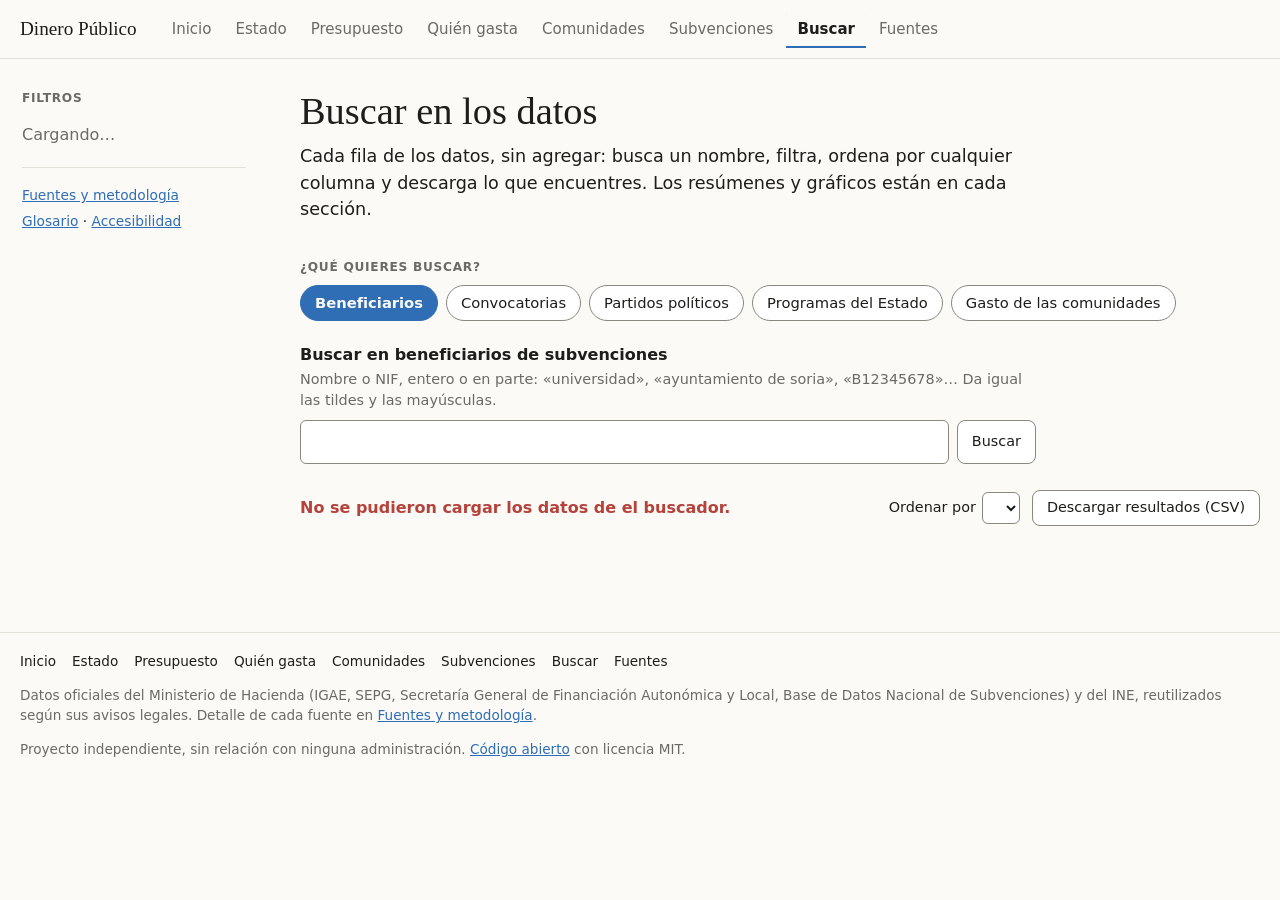
==== site/buscar.html @ f37a0ee2 "Buscador separado de los resúmenes: beneficiarios, convocatorias, partidos, programas y gasto autonó" ====
<!doctype html>
<html lang="es">
<head>
<meta charset="utf-8">
<meta name="viewport" content="width=device-width, initial-scale=1">
<title>Buscar en los datos · Dinero Público</title>
<meta name="description" content="Busca, filtra, ordena y descarga los datos públicos fila a fila: beneficiarios de subvenciones, convocatorias, subvenciones a partidos, programas del Presupuesto del Estado y partidas de los presupuestos autonómicos.">
<link rel="canonical" href="https://dinero-publico.github.io/buscar.html">
<meta name="theme-color" content="#fbfaf7" media="(prefers-color-scheme: light)">
<meta name="theme-color" content="#161614" media="(prefers-color-scheme: dark)">
<meta property="og:type" content="website">
<meta property="og:locale" content="es_ES">
<meta property="og:site_name" content="Dinero Público">
<meta property="og:title" content="Buscar en los datos · Dinero Público">
<meta property="og:description" content="Busca, filtra, ordena y descarga los datos públicos fila a fila: beneficiarios de subvenciones, convocatorias, subvenciones a partidos, programas del Presupuesto del Estado y partidas de los presupuestos autonómicos.">
<meta property="og:url" content="https://dinero-publico.github.io/buscar.html">
<meta name="twitter:card" content="summary">
<link rel="icon" href="data:image/svg+xml,%3Csvg xmlns=%22http://www.w3.org/2000/svg%22 viewBox=%220 0 16 16%22%3E%3Crect x=%221%22 y=%229%22 width=%223%22 height=%226%22 fill=%22%232f6db5%22/%3E%3Crect x=%226%22 y=%225%22 width=%223%22 height=%2210%22 fill=%22%232f6db5%22/%3E%3Crect x=%2211%22 y=%221%22 width=%223%22 height=%2214%22 fill=%22%23d1803a%22/%3E%3C/svg%3E">
<link rel="stylesheet" href="style.css">
</head>
<body data-page="buscar">
<a class="skip" href="#main">Saltar al contenido</a>
<header class="site">
  <div class="wrap bar">
    <a class="brand" href="./">Dinero Público</a>
    <nav aria-label="Secciones">
      <ul>
      <li><a href="./">Inicio</a></li>
      <li><a href="estado.html">Estado</a></li>
      <li><a href="presupuesto.html">Presupuesto</a></li>
      <li><a href="quien-gasta.html">Quién gasta</a></li>
      <li><a href="comunidades.html">Comunidades</a></li>
      <li><a href="subvenciones.html">Subvenciones</a></li>
      <li><a href="buscar.html" aria-current="page">Buscar</a></li>
      <li><a href="fuentes.html">Fuentes</a></li>
      </ul>
    </nav>
  </div>
</header>

<div class="wrap con-lado">
<aside class="lado" aria-label="Filtros de la búsqueda">
  <button type="button" class="lado-btn" aria-expanded="false" aria-controls="lado-panel">
    <span class="lado-ico" aria-hidden="true"></span>
    <span class="lado-btn-txt"><span class="lado-actual">Filtros</span><span class="viendo-mini"></span></span>
  </button>
  <div class="lado-panel" id="lado-panel">
    <div class="filtros" role="group" aria-labelledby="filtros-tit">
      <p class="lado-tit" id="filtros-tit">Filtros</p>
      <div id="bus-filtros"><p class="muted">Cargando…</p></div>
      <button type="button" class="btn" id="bus-limpiar" hidden>Quitar los filtros</button>
    </div>
    <p class="lado-ayuda"><a href="fuentes.html">Fuentes y metodología</a><br><a href="fuentes.html#glosario">Glosario</a> · <a href="fuentes.html#accesibilidad">Accesibilidad</a></p>
  </div>
</aside>
<main id="main">
  <div class="pagehead">
    <h1>Buscar en los datos</h1>
    <p class="lead">Cada fila de los datos, sin agregar: busca un nombre, filtra, ordena por cualquier columna y descarga lo que encuentres. Los resúmenes y gráficos están en cada sección.</p>
    <p class="badges"><span class="badge" id="badge-act"></span></p>
  </div>
  <noscript><p class="err">El buscador necesita JavaScript. Los datos completos se pueden descargar desde la página de <a href="fuentes.html#descargas">fuentes</a>.</p></noscript>

  <nav class="conjuntos" aria-labelledby="conjuntos-tit">
    <h2 class="lado-tit" id="conjuntos-tit">¿Qué quieres buscar?</h2>
    <ul id="bus-conjuntos">
      <li><a href="?d=beneficiarios">Beneficiarios</a></li>
      <li><a href="?d=convocatorias">Convocatorias</a></li>
      <li><a href="?d=partidos">Partidos políticos</a></li>
      <li><a href="?d=programas">Programas del Estado</a></li>
      <li><a href="?d=comunidades">Gasto de las comunidades</a></li>
    </ul>
  </nav>

  <form class="bus-form" role="search" id="bus-form" action="buscar.html">
    <input type="hidden" name="d" id="bus-d" value="beneficiarios">
    <label for="bus-q" id="bus-q-lab">Buscar</label>
    <p class="note" id="bus-ayuda"></p>
    <div class="bus-caja">
      <input type="search" id="bus-q" name="q" autocomplete="off" aria-describedby="bus-ayuda">
      <button class="btn" type="submit">Buscar</button>
    </div>
  </form>

  <div class="bus-activos" id="bus-activos"></div>
  <div class="bus-cab">
    <p class="bus-res" id="bus-res" aria-live="polite" tabindex="-1"></p>
    <div class="bus-acciones">
      <label>Ordenar por <select id="bus-orden"></select></label>
      <button type="button" class="btn" id="bus-csv">Descargar resultados (CSV)</button>
    </div>
  </div>
  <p class="note" id="bus-aviso" hidden></p>
  <div class="scroll"><table class="tbl bus-tbl" id="bus-tbl"><caption class="sr-only" id="bus-cap"></caption><thead></thead><tbody></tbody></table></div>
  <nav class="paginas" id="bus-pag" aria-label="Páginas de resultados" hidden></nav>
  <div class="bus-notas" id="bus-notas"></div>
</main>
</div>

<footer class="foot">
  <div class="wrap">
    <nav aria-label="Pie de página"><ul class="foot-nav">
      <li><a href="./">Inicio</a></li>
      <li><a href="estado.html">Estado</a></li>
      <li><a href="presupuesto.html">Presupuesto</a></li>
      <li><a href="quien-gasta.html">Quién gasta</a></li>
      <li><a href="comunidades.html">Comunidades</a></li>
      <li><a href="subvenciones.html">Subvenciones</a></li>
      <li><a href="buscar.html">Buscar</a></li>
      <li><a href="fuentes.html">Fuentes</a></li>
    </ul></nav>
    <p>Datos oficiales del Ministerio de Hacienda (IGAE, SEPG, Secretaría General de Financiación Autonómica y Local, Base de Datos Nacional de Subvenciones) y del INE, reutilizados según sus avisos legales. Detalle de cada fuente en <a href="fuentes.html">Fuentes y metodología</a>.</p>
    <p>Proyecto independiente, sin relación con ninguna administración. <a href="https://github.com/dinero-publico/dinero-publico.github.io">Código abierto</a> con licencia MIT.</p>
  </div>
</footer>

<div class="tip" id="tip" hidden></div>
<script src="vendor/d3.min.js" defer></script>
<script src="app.js" defer></script>
</body>
</html>
---- site/style.css ----
:root {
  --bg: #fbfaf7;
  --panel: #ffffff;
  --fg: #1d1d1b;
  --muted: #6b6a65;
  --line: #e4e1d8;
  --c1: #2f6db5;   /* gasto / serie principal */
  --c2: #d1803a;   /* ingresos / serie secundaria */
  --c3: #5b9a6d;
  --c4: #8a63b5;
  --c5: #c4515c;
  --c6: #7a8691;
  --sel: #c4515c;
  --good: #2a7a43;  /* texto: contraste ≥ 4,5:1 */
  --c2-txt: #a35c1c; /* naranja para texto (el de --c2 solo llega a 3:1) */
  --bad: #b5423b;
  --radius: 10px;
  --ctrl: #8a877e;   /* borde de controles: contraste ≥ 3:1 con el fondo (WCAG 1.4.11) */
  --fijo: 0px;       /* altura de lo que queda fijo arriba; la calcula app.js */
  font-family: system-ui, -apple-system, "Segoe UI", Roboto, sans-serif;
  color-scheme: light dark;
}
@media (prefers-color-scheme: dark) {
  :root {
    --bg: #161614; --panel: #201f1c; --fg: #ecebe6; --muted: #a3a29b; --line: #34332f;
    --c1: #6aa1e0; --c2: #e8a160; --c3: #7cbf8e; --c4: #ae8ad8; --c5: #e07a84; --c6: #9aa6b1;
    --sel: #e07a84; --good: #6cc48a; --bad: #e57a73; --ctrl: #7d7b73; --c2-txt: #e8a160;
  }
}
* { box-sizing: border-box; }
/* Los saltos a un apartado y el foco no quedan tapados por lo que está fijo arriba (WCAG 2.4.11). */
html { scroll-padding-top: calc(var(--fijo) + 14px); }
@media (prefers-reduced-motion: reduce) { html { scroll-behavior: auto; } *, *::before, *::after { transition: none !important; animation: none !important; } }
body { margin: 0; background: var(--bg); color: var(--fg); line-height: 1.5; }
a { color: var(--c1); }
.wrap { max-width: 1060px; margin: 0 auto; padding: 0 20px; }
h1 { font-family: Georgia, "Times New Roman", serif; font-weight: 400; font-size: clamp(1.6rem, 4vw, 2.4rem); line-height: 1.15; margin: 0 0 10px; }
h2 { font-family: Georgia, serif; font-weight: 400; font-size: 1.5rem; margin: 44px 0 8px; }
h3 { font-size: 1.02rem; margin: 26px 0 8px; }
.lead { font-size: 1.1rem; max-width: 70ch; margin: 0; }
.muted, .note { color: var(--muted); }
.note { font-size: .9rem; max-width: 80ch; }
.badges { margin: 12px 0 0; }
.badge { display: inline-block; font-size: .8rem; color: var(--muted); border: 1px solid var(--line); border-radius: 99px; padding: 2px 10px; }
.badge:empty { display: none; }
:focus-visible { outline: 2px solid var(--c1); outline-offset: 2px; }
.sr-only { position: absolute; width: 1px; height: 1px; overflow: hidden; clip: rect(0 0 0 0); white-space: nowrap; }

/* Cabecera fija con el menú de secciones */
.skip { position: absolute; left: -9999px; top: 8px; z-index: 30; background: var(--panel); color: var(--fg); padding: 8px 12px; border-radius: 8px; border: 1px solid var(--line); }
.skip:focus { left: 8px; }
.site { position: sticky; top: 0; z-index: 20; background: var(--bg); border-bottom: 1px solid var(--line); }
/* En las páginas con barra lateral, por debajo de 1100 px lo fijo es la franja «Índice y ajustes», no la cabecera. */
@media (max-width: 1099px) { body:has(.con-lado) .site { position: static; } }
.bar { display: flex; align-items: center; gap: 24px; min-height: 58px; }
.brand { font-family: Georgia, serif; font-size: 1.2rem; color: var(--fg); text-decoration: none; white-space: nowrap; }
.site nav ul { display: flex; gap: 2px; list-style: none; margin: 0; padding: 0; }
.site nav a { display: block; padding: 8px 11px; border-radius: 8px; color: var(--muted); text-decoration: none; font-size: .94rem; white-space: nowrap; }
.site nav a:hover { color: var(--fg); background: var(--panel); }
.site nav a[aria-current="page"] { color: var(--fg); font-weight: 600; box-shadow: inset 0 -2px 0 var(--c1); border-radius: 8px 8px 0 0; }
.pagehead { padding: 30px 0 4px; }
.subnav { display: flex; flex-wrap: wrap; gap: 8px; margin: 18px 0 6px; }
.subnav a { font-size: .88rem; text-decoration: none; color: var(--fg); border: 1px solid var(--line); background: var(--panel); border-radius: 99px; padding: 5px 12px; }
.subnav a:hover { border-color: var(--c1); }

/* Portada */
.cardgrid { display: grid; grid-template-columns: repeat(auto-fit, minmax(min(260px, 100%), 1fr)); gap: 14px; }
a.card-link { display: block; color: inherit; text-decoration: none; transition: border-color .15s; }
a.card-link:hover { border-color: var(--c1); }
a.card-link h3 { margin: 0 0 6px; font-size: 1.02rem; color: var(--c1); }
a.card-link p { margin: 0; color: var(--muted); font-size: .92rem; }
.kpi h3 { margin: 0 0 4px; font-size: .82rem; font-weight: 500; color: var(--muted); }

/* Fuentes */
.fuentes { display: grid; grid-template-columns: repeat(auto-fit, minmax(min(440px, 100%), 1fr)); gap: 14px; }
.fuente h3 { margin: 0; }
.fuente .org { margin: 2px 0 8px; color: var(--muted); font-size: .9rem; }
.fuente dl { display: grid; grid-template-columns: max-content 1fr; gap: 4px 12px; font-size: .9rem; margin: 10px 0; }
.fuente dt { color: var(--muted); }
.fuente dd { margin: 0; }
.fuente:target, h2:target { border-color: var(--c1); }
.glosario dt { font-weight: 600; margin-top: 12px; }
.glosario dd { margin: 2px 0 0; max-width: 80ch; }
.pasos li, .biblio li, #notas li { margin-bottom: 8px; max-width: 85ch; }
.kpis { display: grid; grid-template-columns: repeat(auto-fit, minmax(220px, 1fr)); gap: 14px; margin: 16px 0; }
.card, .kpi { background: var(--panel); border: 1px solid var(--line); border-radius: var(--radius); padding: 16px 18px; }
.kpi h4 { margin: 0 0 4px; font-size: .82rem; font-weight: 500; color: var(--muted); }
.kpi .big, .card .big { font-family: Georgia, serif; font-size: 1.9rem; font-variant-numeric: tabular-nums; }
.kpi .sub { font-size: .85rem; color: var(--muted); }
.up { color: var(--bad); } .down { color: var(--good); }
.inc-good { color: var(--good); } .inc-bad { color: var(--bad); }
.cols { display: grid; grid-template-columns: repeat(auto-fit, minmax(min(320px, 100%), 1fr)); gap: 24px; }
.chart { position: relative; min-height: 120px; }
.chart svg { display: block; width: 100%; height: auto; overflow: visible; }
.chart text { fill: var(--muted); font-size: 12px; }
.chart .lbl { fill: var(--fg); }
.chart .val { fill: var(--fg); font-variant-numeric: tabular-nums; }
.chart .grid line { stroke: var(--line); }
.chart .axis path, .chart .axis line { stroke: var(--line); }
.chart .row { cursor: default; }
.chart .row.click { cursor: pointer; }
.chart .row:hover .bar { opacity: .8; }
.chart .row.sel .lbl { font-weight: 600; }
.legend { display: flex; flex-wrap: wrap; gap: 14px; font-size: .85rem; color: var(--muted); margin: 4px 0 6px; }
.legend i { display: inline-block; width: 18px; height: 3px; vertical-align: middle; margin-right: 6px; border-radius: 2px; }
.legend i.dash { background-image: linear-gradient(90deg, currentColor 50%, transparent 50%) !important; background-size: 6px 3px; }
.ctrl { display: flex; flex-wrap: wrap; gap: 18px; align-items: center; margin: 10px 0; font-size: .92rem; }
select { font: inherit; padding: 5px 8px; border-radius: 6px; border: 1px solid var(--ctrl); background: var(--panel); color: var(--fg); min-height: 32px; }
select:disabled { opacity: .6; }
.total { color: var(--muted); }
.scroll { overflow-x: auto; position: relative; } /* relative: el texto oculto (.sr-only) no se sale de la caja */
.tbl { border-collapse: collapse; width: 100%; font-size: .88rem; font-variant-numeric: tabular-nums; }
.tbl th, .tbl td { padding: 7px 9px; border-bottom: 1px solid var(--line); text-align: left; white-space: nowrap; }
.tbl th { color: var(--muted); font-weight: 500; cursor: pointer; user-select: none; }
.tbl th.num, .tbl td.num { text-align: right; }
.tbl tbody tr { cursor: pointer; }
.tbl tbody tr:hover td { background: var(--panel); }
.tbl tr.sel td { font-weight: 600; }
.tbl tr.tot td { font-weight: 600; }
.detalle { background: var(--panel); border: 1px solid var(--line); border-radius: var(--radius); padding: 14px 18px; margin-top: 10px; }
.detalle h4 { margin: 0 0 8px; }
.detalle h5 { margin: 14px 0 6px; font-size: .88rem; font-weight: 500; color: var(--muted); }
.tbl.econ td:first-child { white-space: normal; }
.tbl.econ tr.cap td { font-weight: 600; }
.tbl.econ tr:not(.exp) { cursor: default; }
.aviso { border-left: 4px solid var(--c3); margin: 14px 0; }
.aviso h4 { margin: 0 0 6px; }
.aviso p { margin: 6px 0; max-width: 85ch; }
.tip { position: fixed; z-index: 10; pointer-events: none; max-width: 300px; background: var(--panel); color: var(--fg); border: 1px solid var(--line); box-shadow: 0 4px 18px rgba(0,0,0,.14); padding: 7px 10px; border-radius: 8px; font-size: .84rem; }
.foot { border-top: 1px solid var(--line); margin-top: 60px; padding-top: 18px; padding-bottom: 40px; font-size: .85rem; color: var(--muted); }
.foot-nav { display: flex; flex-wrap: wrap; gap: 4px 16px; list-style: none; padding: 0; margin: 0 0 10px; }
.foot-nav a { color: var(--fg); text-decoration: none; }
.foot-nav a:hover { text-decoration: underline; }
.chart .delta { fill: var(--muted); font-size: 11.5px; font-variant-numeric: tabular-nums; }
.chart .delta.sube { fill: var(--c2-txt); }
.chart .delta.baja { fill: var(--c1); }
.tag { display: inline-block; font-family: system-ui, sans-serif; font-size: .72rem; font-weight: 500; line-height: 1.5; color: var(--c2); border: 1px solid currentColor; border-radius: 99px; padding: 0 7px; margin-left: 6px; vertical-align: middle; white-space: nowrap; }
.hueco { display: inline-block; width: 9px; height: 9px; border: 1.8px solid var(--muted); border-radius: 50%; background: var(--bg); margin-right: 5px; vertical-align: baseline; }
.var-up { color: var(--c2-txt); } .var-down { color: var(--c1); }
.chart .row[tabindex]:focus { outline: none; }
.chart .row[tabindex]:focus-visible .bar { stroke: var(--fg); stroke-width: 2; }
.tbl tr:focus-visible td { background: var(--panel); }

/* Móvil */
@media (max-width: 920px) {
  .bar { flex-direction: column; align-items: stretch; gap: 0; min-height: 0; padding-top: 10px; }
  .site nav { margin: 0 -11px; padding: 2px 0 4px; } /* con «Buscar» el menú ya no cabe en una línea: pasa a dos en vez de esconderse */
  .site nav ul { flex-wrap: wrap; }
  .site nav::-webkit-scrollbar { display: none; }
  .site nav a { padding: 10px 10px; }
}
@media (max-width: 560px) {
  .wrap { padding: 0 16px; }
  /* En el móvil el menú se muestra entero (3 columnas) en vez de desplazarse, y deja de ser fijo. */
  .site { position: static; }
  .site nav { overflow: visible; margin: 6px 0 8px; padding: 0; }
  .site nav ul { display: grid; grid-template-columns: repeat(3, 1fr); gap: 4px; }
  .site nav a { text-align: center; padding: 9px 4px; border: 1px solid var(--line); border-radius: 8px; font-size: .9rem; }
  .site nav a[aria-current="page"] { border-color: var(--c1); box-shadow: none; border-radius: 8px; background: var(--panel); }
  .pagehead { padding-top: 20px; }
  .lead { font-size: 1rem; }
  h2 { font-size: 1.3rem; margin-top: 34px; }
  .kpi .big, .card .big { font-size: 1.6rem; }
  .ctrl { gap: 10px; }
  .ctrl label { display: flex; flex-direction: column; gap: 4px; width: 100%; }
  select { width: 100%; min-height: 42px; }
  .card, .kpi, .detalle { padding: 14px; }
  .tbl { font-size: .82rem; }
  .tbl th:first-child, .tbl td:first-child { position: sticky; left: 0; background: var(--bg); z-index: 1; }
  .fuente dl { grid-template-columns: 1fr; }
  .fuente dt { margin-top: 6px; }
}
.err { color: var(--bad); }
details { margin-top: 12px; }
summary { cursor: pointer; }

/* Subvenciones: buscador y tablas sin ordenación */
input[type="search"] { font: inherit; padding: 5px 8px; min-height: 32px; border-radius: 6px; border: 1px solid var(--ctrl); background: var(--panel); color: var(--fg); width: min(22rem, 100%); box-sizing: border-box; }
.ctrl label:has(input[type="search"]) { flex: 1 1 16rem; display: flex; flex-wrap: wrap; gap: 6px; align-items: center; }
#tbl-sub th, #tbl-sub-evol th, #tbl-sub tbody tr, #tbl-sub-evol tbody tr { cursor: default; }
.tbl td.wrap-cell { white-space: normal; min-width: 14rem; }
.btn-link { font: inherit; font-size: .85rem; background: none; border: 1px solid var(--ctrl); border-radius: 99px; padding: 2px 10px; min-height: 28px; color: var(--c1); cursor: pointer; white-space: nowrap; }
.btn-link:hover, .btn-link[aria-expanded="true"] { border-color: var(--c1); }
.tbl tr.detalle td { white-space: normal; background: var(--panel); cursor: default; }
.conv-lista { list-style: none; margin: 6px 0 4px; padding: 0; max-width: 90ch; }
.conv-lista li { padding: 6px 0; border-bottom: 1px solid var(--line); }
.conv-lista li:last-child { border-bottom: 0; }
.conv-imp { font-variant-numeric: tabular-nums; font-weight: 600; }
.conv-datos { font-size: .82rem; margin-top: 2px; }
#tbl-sub-conv th, #tbl-sub-conv tbody tr { cursor: default; }
/* El desglose no debe obligar a desplazarse en horizontal dentro de la tabla. */
.tbl tr.detalle td > * { position: sticky; left: 9px; max-width: min(90ch, calc(100vw - 52px)); }

/* ---------- Barra lateral: índice de la página y ajustes ----------
   Escritorio (≥ 1100 px): columna fija a la izquierda, siempre visible al desplazarse.
   Tableta y móvil: franja fija arriba con el botón «Índice y ajustes», que despliega el mismo panel.
   Sin JavaScript, el panel se muestra entero y sin fijar. */
.lado-tit { font-size: .76rem; font-weight: 600; letter-spacing: .06em; text-transform: uppercase; color: var(--muted); margin: 0 0 8px; }
.indice ol { list-style: none; margin: 0; padding: 0; border-left: 2px solid var(--line); }
.indice ol ol { border-left: 0; margin: 0 0 4px 12px; }
.indice a { display: block; min-height: 24px; padding: 5px 10px; margin-left: -2px; border-left: 2px solid transparent; color: var(--muted); text-decoration: none; font-size: .92rem; line-height: 1.35; }
.indice ol ol a { font-size: .86rem; padding: 3px 10px; }
.indice a:hover { color: var(--fg); text-decoration: underline; }
.indice a[aria-current] { color: var(--fg); font-weight: 600; border-left-color: var(--c1); }
.indice ol ol a[aria-current] { border-left-color: transparent; }
.ajustes { margin-top: 20px; padding-top: 16px; border-top: 1px solid var(--line); }
.ajustes label { display: flex; flex-direction: column; gap: 4px; margin: 0 0 12px; font-size: .88rem; }
.ajustes label[hidden] { display: none; }
.ajustes select { width: 100%; }
.viendo { margin: 2px 0 0; font-size: .84rem; color: var(--muted); }
.viendo:empty, .viendo-mini:empty { display: none; }
.lado-ayuda { margin: 20px 0 0; padding-top: 14px; border-top: 1px solid var(--line); font-size: .86rem; line-height: 1.9; }
.lado-btn { display: none; }

@media (min-width: 1100px) {
  body:has(.con-lado) .wrap { max-width: 1340px; }
  .con-lado { display: grid; grid-template-columns: 232px minmax(0, 1fr); gap: 0 48px; }
  .lado-panel { position: sticky; top: var(--fijo); max-height: calc(100vh - var(--fijo)); overflow-y: auto; overscroll-behavior: contain; padding: 30px 6px 24px 2px; }
}
@media (max-width: 1099px) {
  .js .lado { position: sticky; top: 0; z-index: 18; background: var(--bg); border-bottom: 1px solid var(--line); margin: 0 -20px; padding: 0 20px; }
  .js .lado-btn { display: flex; align-items: center; gap: 12px; width: 100%; min-height: 50px; padding: 6px 0; background: none; border: 0; font: inherit; color: var(--fg); text-align: left; cursor: pointer; }
  .lado-ico { flex: none; width: 18px; height: 2px; background: currentColor; border-radius: 1px; box-shadow: 0 -6px 0 currentColor, 0 6px 0 currentColor; }
  .lado-btn-txt { display: flex; flex-direction: column; min-width: 0; flex: 1; }
  .lado-actual { font-weight: 600; font-size: .95rem; white-space: nowrap; overflow: hidden; text-overflow: ellipsis; }
  .viendo-mini { font-size: .8rem; color: var(--muted); white-space: nowrap; overflow: hidden; text-overflow: ellipsis; }
  .lado-btn::after { content: "▾"; color: var(--muted); padding: 0 2px; }
  .lado-btn[aria-expanded="true"]::after { content: "▴"; }
  .js .lado-panel { display: none; }
  .js .lado.abierta .lado-panel { display: grid; grid-template-columns: repeat(auto-fit, minmax(min(250px, 100%), 1fr)); gap: 20px 32px; align-items: start;
    position: absolute; left: 0; right: 0; top: 100%; padding: 16px 20px 20px; background: var(--bg); border-bottom: 1px solid var(--line);
    box-shadow: 0 12px 24px rgba(0, 0, 0, .14); max-height: calc(100vh - 64px); overflow-y: auto; overscroll-behavior: contain; }
  .js .lado.abierta .ajustes { margin-top: 0; padding-top: 0; border-top: 0; }
  .js .lado.abierta .lado-ayuda { grid-column: 1 / -1; margin-top: 8px; }
  html:not(.js) .lado-panel { padding: 16px 0; border-bottom: 1px solid var(--line); }
}
@media (max-width: 560px) {
  .js .lado { margin: 0 -16px; padding: 0 16px; }
  .js .lado.abierta .lado-panel { padding: 14px 16px 18px; }
}

/* Paginación, «ver más» y tablas de datos de los gráficos */
.btn { font: inherit; font-size: .9rem; min-height: 36px; padding: 5px 14px; border-radius: 8px; border: 1px solid var(--ctrl); background: var(--panel); color: var(--fg); cursor: pointer; }
.btn:hover:not(:disabled) { border-color: var(--c1); color: var(--c1); }
.btn:disabled { opacity: .45; cursor: default; }
.btn-mas { margin-top: 10px; }
.paginas { display: flex; flex-wrap: wrap; align-items: center; gap: 8px 12px; margin: 12px 0; font-size: .9rem; }
.paginas .pag-txt { font-variant-numeric: tabular-nums; }
.paginas label { display: inline-flex; align-items: center; gap: 6px; margin-left: auto; }
@media (max-width: 560px) { .paginas label { margin-left: 0; width: 100%; flex-direction: row; } .paginas label select { width: auto; min-height: 36px; } }
.datos-tabla { margin: 4px 0 0; }
.datos-tabla summary { display: inline-block; min-height: 24px; padding: 3px 0; font-size: .86rem; color: var(--c1); }
.datos-tabla .tbl { margin-top: 6px; }
.datos-tabla .tbl th, .datos-tabla .tbl tbody tr { cursor: default; }
.datos-tabla .tbl tbody th { color: var(--fg); font-weight: 400; white-space: normal; min-width: 12rem; }

/* ---------- Buscador: conjuntos, caja de búsqueda, filtros activos, orden y resultados ---------- */
:root { --mark: #fbe39a; }
@media (prefers-color-scheme: dark) { :root { --mark: #6b5717; } }
.filtros label { display: flex; flex-direction: column; gap: 4px; margin: 0 0 12px; font-size: .88rem; }
.filtros select { width: 100%; }
#bus-limpiar { width: 100%; }
.conjuntos { margin: 20px 0 6px; }
.conjuntos .lado-tit { font-family: inherit; }
.conjuntos ul { display: flex; flex-wrap: wrap; gap: 8px; list-style: none; margin: 0; padding: 0; }
.conjuntos a { display: inline-flex; align-items: center; min-height: 36px; padding: 6px 14px; border: 1px solid var(--ctrl); border-radius: 99px; background: var(--panel); color: var(--fg); text-decoration: none; font-size: .92rem; }
.conjuntos a:hover { border-color: var(--c1); color: var(--c1); }
.conjuntos a[aria-current] { background: var(--c1); border-color: var(--c1); color: var(--bg); font-weight: 600; }
.bus-form { margin: 22px 0 8px; max-width: 46rem; }
.bus-form > label { display: block; font-weight: 600; }
.bus-form .note { margin: 2px 0 8px; }
.bus-caja { display: flex; gap: 8px; }
.bus-caja input[type="search"] { flex: 1; width: auto; min-width: 0; min-height: 44px; padding: 8px 12px; font-size: 1.05rem; }
.bus-caja .btn { min-height: 44px; }
.bus-mini { margin-top: 12px; }
.bus-mini > label { font-weight: 500; font-size: .92rem; margin-bottom: 4px; }
.bus-enlaces { margin: 14px 0 0; padding-left: 1.2em; font-size: .94rem; line-height: 1.6; }
.bus-enlaces li { margin: 4px 0; }
.bus-activos { display: flex; flex-wrap: wrap; align-items: center; gap: 6px 8px; margin: 10px 0 0; font-size: .88rem; }
.bus-activos:empty { display: none; }
.chip { font: inherit; font-size: .86rem; display: inline-flex; align-items: center; gap: 4px; min-height: 30px; padding: 2px 6px 2px 12px; border: 1px solid var(--c1); border-radius: 99px; background: var(--panel); color: var(--fg); cursor: pointer; }
.chip-x { font-size: 1.15rem; line-height: 1; color: var(--muted); padding: 0 4px; }
.chip:hover .chip-x { color: var(--bad); }
.bus-cab { display: flex; flex-wrap: wrap; align-items: center; justify-content: space-between; gap: 8px 16px; margin: 16px 0 6px; }
.bus-res { margin: 0; flex: 1 1 22rem; font-weight: 600; }
.bus-res .btn-link { margin: 2px 4px 0 0; font-weight: 400; }
.bus-acciones { display: flex; flex-wrap: wrap; align-items: center; gap: 8px 12px; font-size: .9rem; }
.bus-acciones label { display: inline-flex; align-items: center; gap: 6px; }
#bus-aviso { margin: 4px 0 8px; }
.bus-tbl th, .bus-tbl tbody tr { cursor: default; }
.th-orden { font: inherit; color: inherit; background: none; border: 0; padding: 2px 0; min-height: 24px; display: inline-flex; align-items: center; gap: 4px; cursor: pointer; text-align: inherit; }
.th-orden:hover { color: var(--fg); text-decoration: underline; }
th[aria-sort] .th-orden { color: var(--fg); font-weight: 600; }
.th-flecha { font-size: .75em; opacity: .75; }
.bus-tbl mark { background: var(--mark); color: inherit; border-radius: 2px; padding: 0 1px; }
.bus-notas { margin-top: 18px; }
@media (max-width: 560px) {
  .bus-acciones, .bus-acciones label { width: 100%; }
  .bus-acciones select { flex: 1; width: auto; min-width: 0; }
  .bus-acciones .btn { width: 100%; }
}
.bus-caja select { min-height: 44px; max-width: 18rem; }
.bus-inicio .bus-caja { flex-wrap: wrap; }
.bus-inicio .bus-caja input[type="search"] { flex: 1 1 14rem; }
@media (max-width: 560px) { .bus-inicio .bus-caja select { max-width: none; flex: 1 1 100%; } }
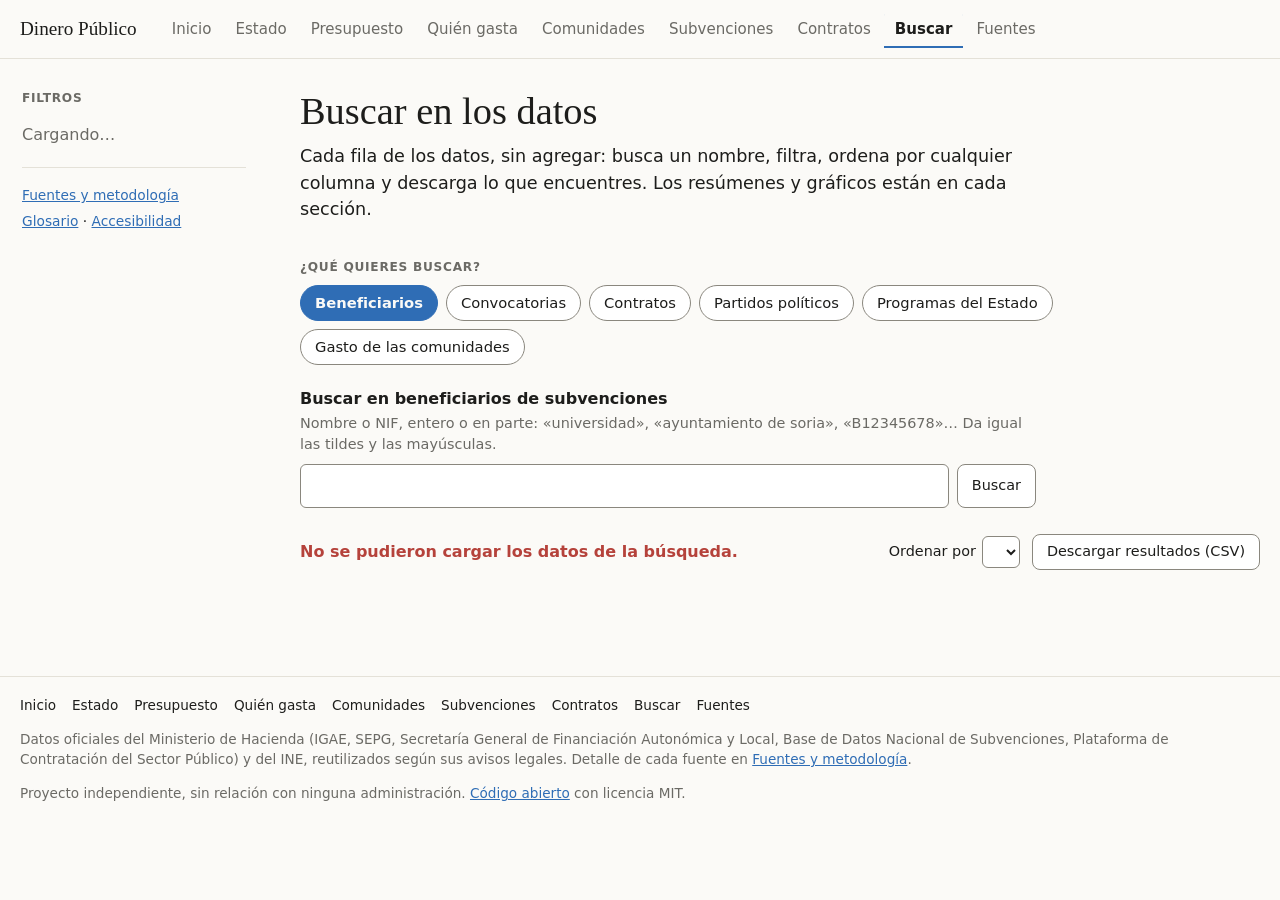
==== commit 3c0ff724: "Contratos públicos: página de resumen, conjunto en el buscador y cruce con subvenciones - contratos." ====
--- a/site/buscar.html
+++ b/site/buscar.html
@@ -4,7 +4,7 @@
 <meta charset="utf-8">
 <meta name="viewport" content="width=device-width, initial-scale=1">
 <title>Buscar en los datos · Dinero Público</title>
-<meta name="description" content="Busca, filtra, ordena y descarga los datos públicos fila a fila: beneficiarios de subvenciones, convocatorias, subvenciones a partidos, programas del Presupuesto del Estado y partidas de los presupuestos autonómicos.">
+<meta name="description" content="Busca, filtra, ordena y descarga los datos públicos fila a fila: beneficiarios de subvenciones, convocatorias, contratos públicos, subvenciones a partidos, programas del Presupuesto del Estado y partidas de los presupuestos autonómicos.">
 <link rel="canonical" href="https://dinero-publico.github.io/buscar.html">
 <meta name="theme-color" content="#fbfaf7" media="(prefers-color-scheme: light)">
 <meta name="theme-color" content="#161614" media="(prefers-color-scheme: dark)">
@@ -12,7 +12,7 @@
 <meta property="og:locale" content="es_ES">
 <meta property="og:site_name" content="Dinero Público">
 <meta property="og:title" content="Buscar en los datos · Dinero Público">
-<meta property="og:description" content="Busca, filtra, ordena y descarga los datos públicos fila a fila: beneficiarios de subvenciones, convocatorias, subvenciones a partidos, programas del Presupuesto del Estado y partidas de los presupuestos autonómicos.">
+<meta property="og:description" content="Busca, filtra, ordena y descarga los datos públicos fila a fila: beneficiarios de subvenciones, convocatorias, contratos públicos, subvenciones a partidos, programas del Presupuesto del Estado y partidas de los presupuestos autonómicos.">
 <meta property="og:url" content="https://dinero-publico.github.io/buscar.html">
 <meta name="twitter:card" content="summary">
 <link rel="icon" href="data:image/svg+xml,%3Csvg xmlns=%22http://www.w3.org/2000/svg%22 viewBox=%220 0 16 16%22%3E%3Crect x=%221%22 y=%229%22 width=%223%22 height=%226%22 fill=%22%232f6db5%22/%3E%3Crect x=%226%22 y=%225%22 width=%223%22 height=%2210%22 fill=%22%232f6db5%22/%3E%3Crect x=%2211%22 y=%221%22 width=%223%22 height=%2214%22 fill=%22%23d1803a%22/%3E%3C/svg%3E">
@@ -31,6 +31,7 @@
       <li><a href="quien-gasta.html">Quién gasta</a></li>
       <li><a href="comunidades.html">Comunidades</a></li>
       <li><a href="subvenciones.html">Subvenciones</a></li>
+      <li><a href="contratos.html">Contratos</a></li>
       <li><a href="buscar.html" aria-current="page">Buscar</a></li>
       <li><a href="fuentes.html">Fuentes</a></li>
       </ul>
@@ -66,6 +67,7 @@
     <ul id="bus-conjuntos">
       <li><a href="?d=beneficiarios">Beneficiarios</a></li>
       <li><a href="?d=convocatorias">Convocatorias</a></li>
+      <li><a href="?d=contratos">Contratos</a></li>
       <li><a href="?d=partidos">Partidos políticos</a></li>
       <li><a href="?d=programas">Programas del Estado</a></li>
       <li><a href="?d=comunidades">Gasto de las comunidades</a></li>
@@ -106,10 +108,11 @@
       <li><a href="quien-gasta.html">Quién gasta</a></li>
       <li><a href="comunidades.html">Comunidades</a></li>
       <li><a href="subvenciones.html">Subvenciones</a></li>
+      <li><a href="contratos.html">Contratos</a></li>
       <li><a href="buscar.html">Buscar</a></li>
       <li><a href="fuentes.html">Fuentes</a></li>
     </ul></nav>
-    <p>Datos oficiales del Ministerio de Hacienda (IGAE, SEPG, Secretaría General de Financiación Autonómica y Local, Base de Datos Nacional de Subvenciones) y del INE, reutilizados según sus avisos legales. Detalle de cada fuente en <a href="fuentes.html">Fuentes y metodología</a>.</p>
+    <p>Datos oficiales del Ministerio de Hacienda (IGAE, SEPG, Secretaría General de Financiación Autonómica y Local, Base de Datos Nacional de Subvenciones, Plataforma de Contratación del Sector Público) y del INE, reutilizados según sus avisos legales. Detalle de cada fuente en <a href="fuentes.html">Fuentes y metodología</a>.</p>
     <p>Proyecto independiente, sin relación con ninguna administración. <a href="https://github.com/dinero-publico/dinero-publico.github.io">Código abierto</a> con licencia MIT.</p>
   </div>
 </footer>
--- a/site/style.css
+++ b/site/style.css
@@ -142,9 +142,9 @@
 .tbl tr:focus-visible td { background: var(--panel); }
 
 /* Móvil */
-@media (max-width: 920px) {
+@media (max-width: 1060px) {
   .bar { flex-direction: column; align-items: stretch; gap: 0; min-height: 0; padding-top: 10px; }
-  .site nav { margin: 0 -11px; padding: 2px 0 4px; } /* con «Buscar» el menú ya no cabe en una línea: pasa a dos en vez de esconderse */
+  .site nav { margin: 0 -11px; padding: 2px 0 4px; } /* con nueve secciones el menú no cabe junto a la marca: va debajo y, si hace falta, en dos líneas */
   .site nav ul { flex-wrap: wrap; }
   .site nav::-webkit-scrollbar { display: none; }
   .site nav a { padding: 10px 10px; }
